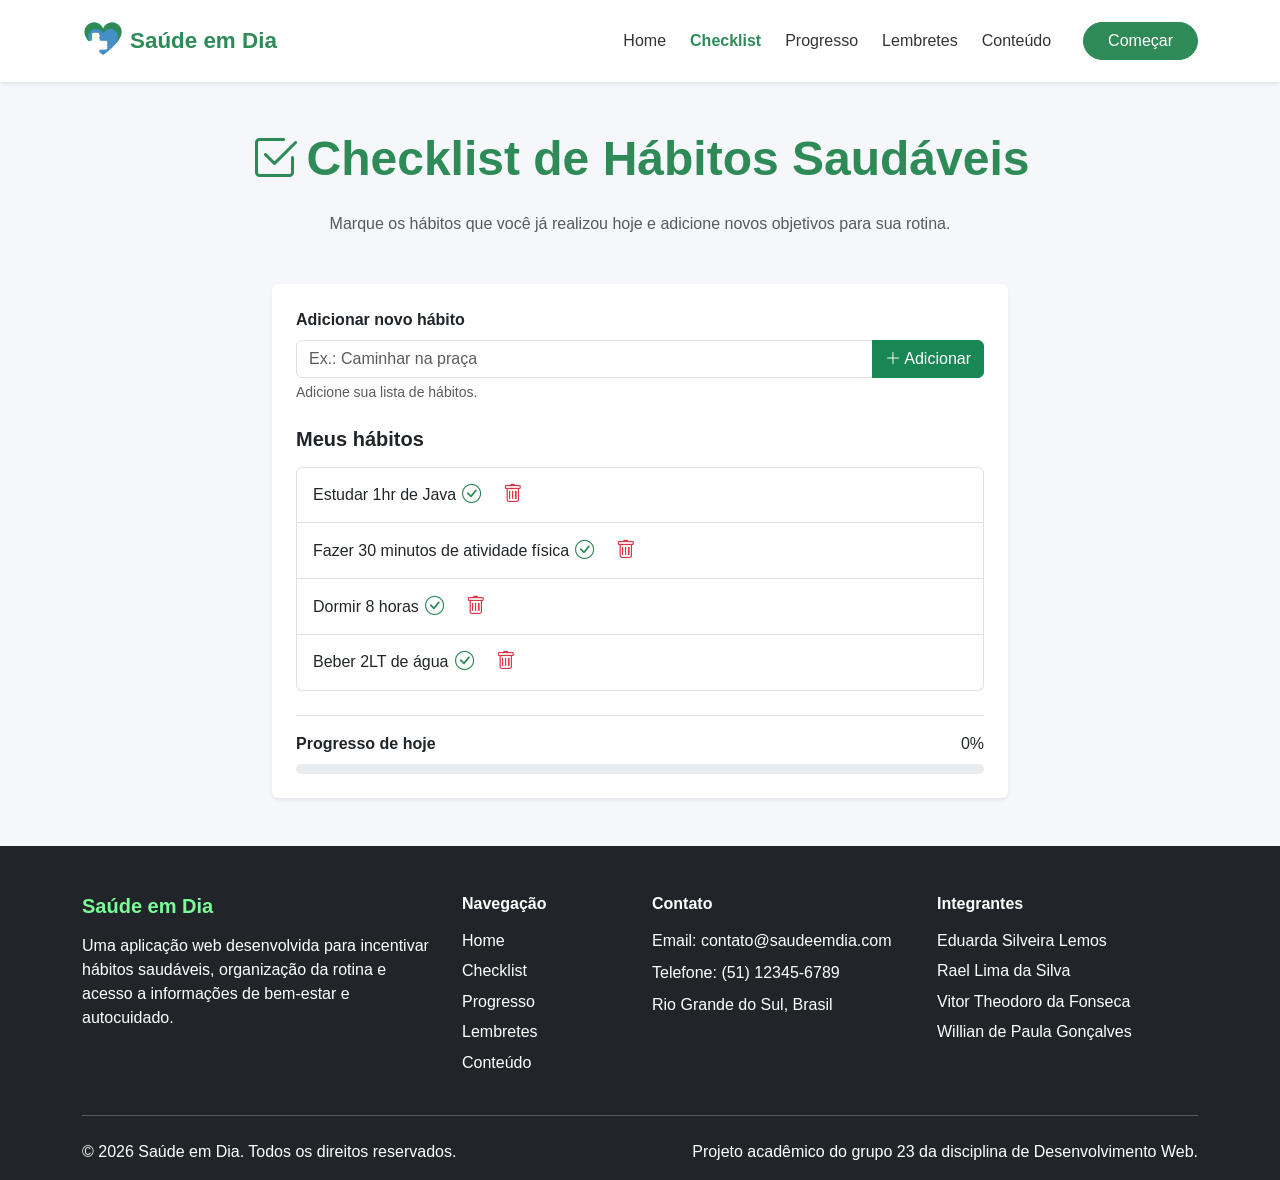
==== checklist.html @ 459d364d "Adicionando a page de checklist" ====
<!DOCTYPE html>
<html lang="pt-br">
<head>
  <meta charset="UTF-8">
  <meta name="viewport" content="width=device-width, initial-scale=1.0">
  <title>Saúde em Dia - Checklist de Hábitos</title>
  <link href="https://cdn.jsdelivr.net/npm/bootstrap@5.3.0/dist/css/bootstrap.min.css" rel="stylesheet">
  <link rel="stylesheet" href="https://cdn.jsdelivr.net/npm/bootstrap-icons@1.11.3/font/bootstrap-icons.min.css">
  <link rel="stylesheet" href="css/style.css">
  <link rel="stylesheet" href="css/checklist.css">
</head>
<body>

  <nav class="navbar navbar-expand-lg bg-white shadow-sm py-3">
    <div class="container">
      <a class="navbar-brand d-flex align-items-center fw-bold" href="index.html" style="color: #2E8B57;">
        <img src="assets/saude-em-dia-logo.png" alt="Logo Saúde em Dia" width="40" height="40" class="me-2">
        Saúde em Dia
      </a>
      <button class="navbar-toggler" type="button" data-bs-toggle="collapse" data-bs-target="#navbarNav"
        aria-controls="navbarNav" aria-expanded="false" aria-label="Alternar navegação">
        <span class="navbar-toggler-icon"></span>
      </button>
      <div class="collapse navbar-collapse" id="navbarNav">
        <ul class="navbar-nav ms-auto align-items-lg-center gap-lg-2">
          <li class="nav-item">
            <a class="nav-link" href="index.html">Home</a>
          </li>
          <li class="nav-item">
            <a class="nav-link active fw-semibold" href="checklist.html">Checklist</a>
          </li>
          <li class="nav-item">
            <a class="nav-link" href="progresso.html">Progresso</a>
          </li>
          <li class="nav-item">
            <a class="nav-link" href="lembretes.html">Lembretes</a>
          </li>
          <li class="nav-item">
            <a class="nav-link" href="conteudo.html">Conteúdo</a>
          </li>
          <li class="nav-item mt-3 mt-lg-0 ms-lg-3">
            <a class="btn btn-success rounded-pill px-4" href="checklist.html">Começar</a>
          </li>
        </ul>
      </div>
    </div>
  </nav>
  <main class="container my-5">
    <div class="row">
      <div class="col-12">
        <h1 class="display-5 fw-bold text-center mb-4" style="color: #2E8B57;">
          <i class="bi bi-check2-square me-2"></i>Checklist de Hábitos Saudáveis
        </h1>
        <p class="text-center text-muted mb-5">
          Marque os hábitos que você já realizou hoje e adicione novos objetivos para sua rotina.
        </p>
      </div>
    </div>

    <div class="row justify-content-center">
      <div class="col-lg-8">
        <div class="card shadow-sm border-0">
          <div class="card-body p-4">
            <div class="mb-4">
              <label for="newHabitInput" class="form-label fw-semibold">Adicionar novo hábito</label>
              <div class="input-group">
                <input type="text" class="form-control" id="newHabitInput" placeholder="Ex.: Caminhar na praça">
                <button class="btn btn-success" type="button" id="addHabitBtn">
                  <i class="bi bi-plus-lg"></i> Adicionar
                </button>
              </div>
              <div class="form-text">Adicione sua lista de hábitos.</div>
            </div>
            <div>
              <h5 class="fw-semibold mb-3">Meus hábitos</h5>
              <ul class="list-group" id="habitsList">
                <li class="list-group-item text-muted text-center">Carregando hábitos...</li>
              </ul>
            </div>
            <div class="mt-4 pt-3 border-top">
              <div class="d-flex justify-content-between mb-2">
                <span class="fw-semibold">Progresso de hoje</span>
                <span id="progressPercent">0%</span>
              </div>
              <div class="progress" style="height: 10px;">
                <div id="progressBar" class="progress-bar bg-success" style="width: 0%;"></div>
              </div>
            </div>
          </div>
        </div>
      </div>
    </div>
  </main>

  <footer class="bg-dark text-white pt-5 pb-3 mt-5">
    <div class="container">
      <div class="row g-4">
        <div class="col-12 col-md-6 col-lg-4">
          <h5 class="fw-bold mb-3" style="color: #7CFC98;">Saúde em Dia</h5>
          <p class="mb-0">
            Uma aplicação web desenvolvida para incentivar hábitos saudáveis, organização da rotina
            e acesso a informações de bem-estar e autocuidado.
          </p>
        </div>
        <div class="col-6 col-md-3 col-lg-2">
          <h6 class="fw-bold mb-3">Navegação</h6>
          <ul class="list-unstyled">
            <li><a href="index.html" class="text-white text-decoration-none">Home</a></li>
            <li><a href="checklist.html" class="text-white text-decoration-none">Checklist</a></li>
            <li><a href="progresso.html" class="text-white text-decoration-none">Progresso</a></li>
            <li><a href="lembretes.html" class="text-white text-decoration-none">Lembretes</a></li>
            <li><a href="conteudo.html" class="text-white text-decoration-none">Conteúdo</a></li>
          </ul>
        </div>
        <div class="col-6 col-md-3 col-lg-3">
          <h6 class="fw-bold mb-3">Contato</h6>
          <ul class="list-unstyled mb-0">
            <li class="mb-2">Email: contato@saudeemdia.com</li>
            <li class="mb-2">Telefone: (51) 12345-6789</li>
            <li>Rio Grande do Sul, Brasil</li>
          </ul>
        </div>
        <div class="col-12 col-md-6 col-lg-3">
          <h6 class="fw-bold mb-3">Integrantes</h6>
          <ul class="list-unstyled mb-0">
            <li>Eduarda Silveira Lemos</li>
            <li>Rael Lima da Silva</li>
            <li>Vitor Theodoro da Fonseca</li>
            <li>Willian de Paula Gonçalves</li>
          </ul>
        </div>
      </div>
      <hr class="border-light my-4">
      <div class="d-flex flex-column flex-md-row justify-content-between align-items-center text-center text-md-start">
        <p class="mb-2 mb-md-0">&copy; 2026 Saúde em Dia. Todos os direitos reservados.</p>
        <p class="mb-0">Projeto acadêmico do grupo 23 da disciplina de Desenvolvimento Web.</p>
      </div>
    </div>
  </footer>
  <script src="https://cdn.jsdelivr.net/npm/bootstrap@5.3.0/dist/js/bootstrap.bundle.min.js"></script>
  <script src="js/checklist.js"></script>
</body>
</html>
---- css/style.css ----
body {
  background-color: #F5F7FA;
  color: #1F2937;
  font-family: Arial, sans-serif;
}

.navbar-brand {
  font-size: 1.4rem;
}

.navbar .nav-link {
  color: #333;
  font-weight: 500;
  transition: 0.3s ease;
}

.navbar .nav-link:hover {
  color: #2E8B57;
}

.navbar .nav-link.active {
  color: #2E8B57 !important;
}

.navbar .btn-success {
  background-color: #2E8B57;
  border-color: #2E8B57;
  transition: 0.3s ease;
}

.navbar .btn-success:hover {
  background-color: #256f46;
  border-color: #256f46;
}

.carousel-item {
  position: relative;
}

.carousel-item::before {
  content: "";
  position: absolute;
  inset: 0;
  background: rgba(0, 0, 0, 0.4);
  z-index: 1;
}

.carousel-item img {
  width: 100%;
  height: 70vh;
  max-height: 700px;
  object-fit: cover;
}

.carousel-caption {
  z-index: 2;
}

footer {
  background-color: #1F2937;
  color: #F5F7FA;
  padding: 20px 0;
}

footer a {
  transition: 0.3s ease;
}

footer a:hover {
  color: #7CFC98 !important;
}

footer ul li {
  margin-bottom: 0.4rem;
}
---- css/checklist.css ----
#habitsList .list-group-item {
    display: flex;
    justify-content: space-between;
    align-items: center;
    padding: 0.75rem 1rem;
    transition: background-color 0.2s ease;
  }
  
  #habitsList .list-group-item:hover {
    background-color: #f8f9fa;
  }
  
  .habit-checked {
    text-decoration: line-through;
    color: #6c757d;
    opacity: 0.8;
  }
  
  .habit-actions {
    display: flex;
    gap: 10px;
  }
  
  .habit-actions button {
    background: none;
    border: none;
    font-size: 1.2rem;
    cursor: pointer;
    transition: transform 0.1s ease;
  }
  
  .habit-actions button:hover {
    transform: scale(1.1);
  }
  
  .habit-actions .check-btn {
    color: #2E8B57;
  }
  
  .habit-actions .check-btn:hover {
    color: #1e6b42;
  }
  
  .habit-actions .delete-btn {
    color: #dc3545;
  }
  
  .habit-actions .delete-btn:hover {
    color: #b02a37;
  }
  
  /* Animação ao adicionar item */
  @keyframes fadeIn {
    from {
      opacity: 0;
      transform: translateY(-10px);
    }
    to {
      opacity: 1;
      transform: translateY(0);
    }
  }

  .toast-custom {
  position: fixed;
  bottom: 20px;
  right: 20px;
  background: #2E8B57;
  color: white;
  padding: 12px 20px;
  border-radius: 8px;
  opacity: 0;
  transition: 0.3s;
  z-index: 9999;
}

.toast-custom.show {
  opacity: 1;
}
  
  #habitsList .list-group-item {
    animation: fadeIn 0.3s ease;
  }
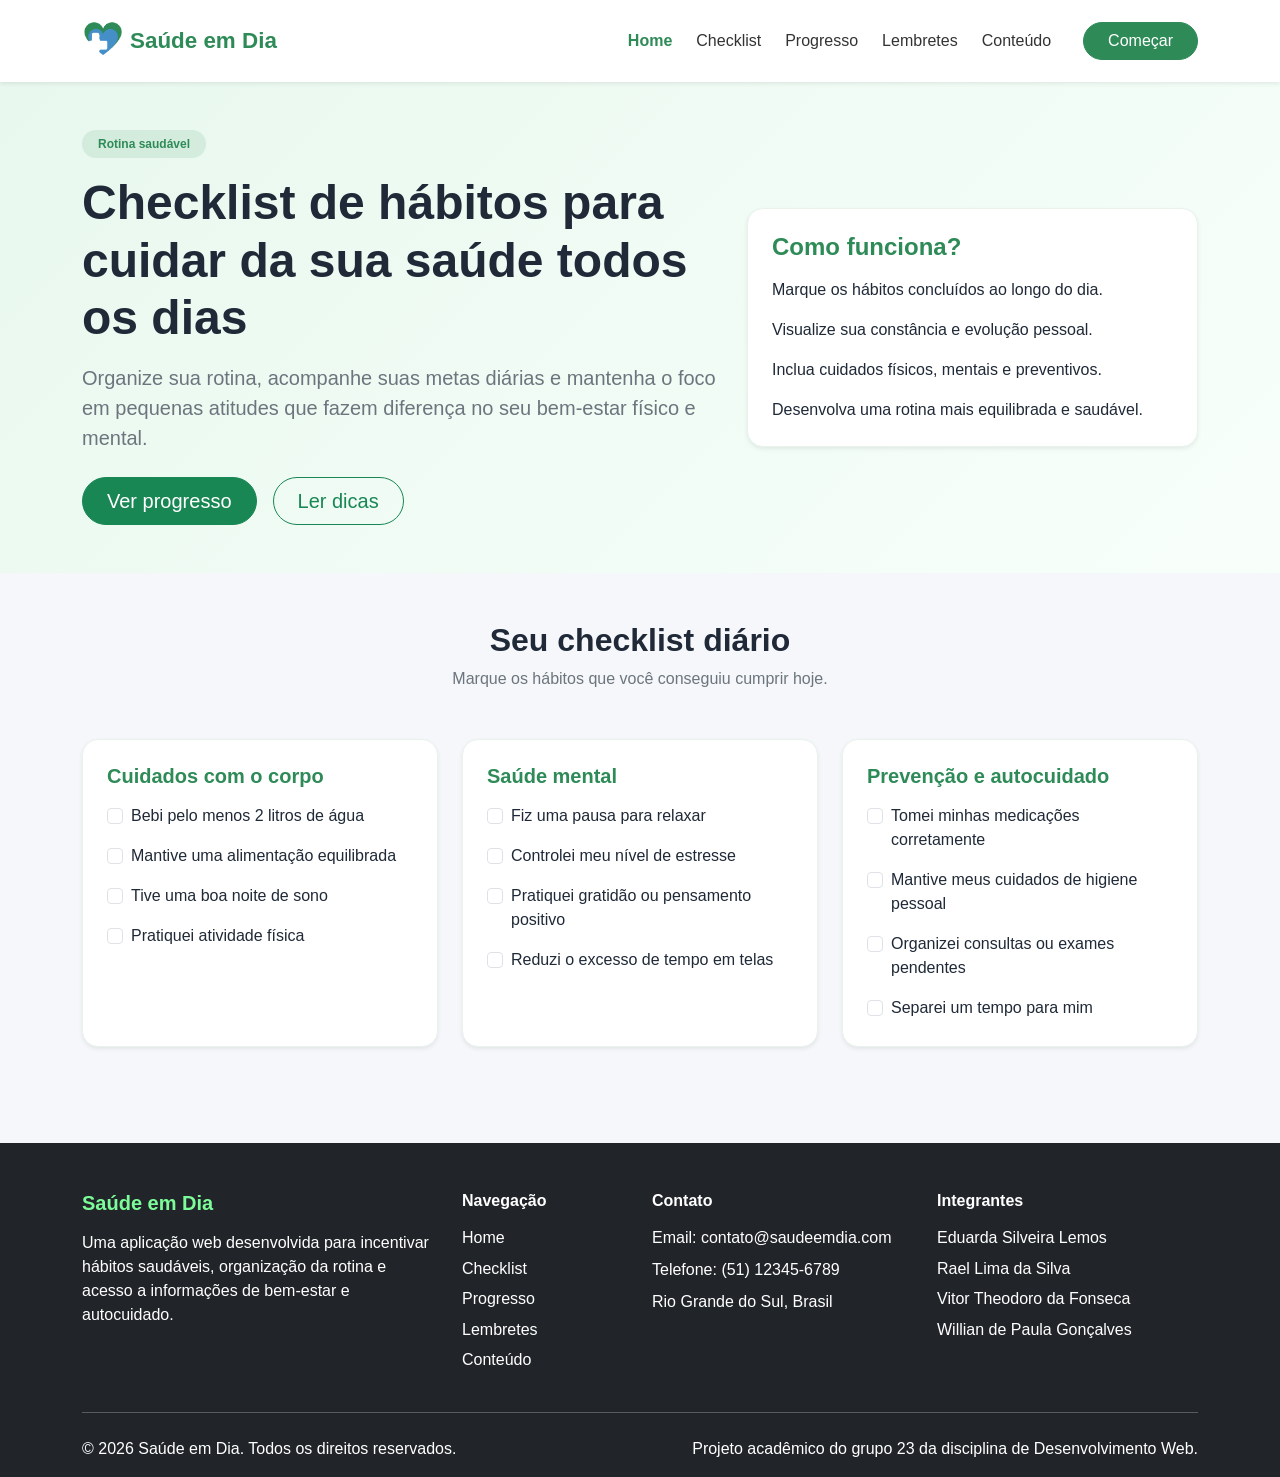
==== commit ba0b49df: "adiciona checklist" ====
--- a/checklist.html
+++ b/checklist.html
@@ -1,97 +1,158 @@
 <!DOCTYPE html>
-<html lang="pt-br">
+<html lang="pt-BR">
 <head>
-  <meta charset="UTF-8">
-  <meta name="viewport" content="width=device-width, initial-scale=1.0">
-  <title>Saúde em Dia - Checklist de Hábitos</title>
-  <link href="https://cdn.jsdelivr.net/npm/bootstrap@5.3.0/dist/css/bootstrap.min.css" rel="stylesheet">
-  <link rel="stylesheet" href="https://cdn.jsdelivr.net/npm/bootstrap-icons@1.11.3/font/bootstrap-icons.min.css">
-  <link rel="stylesheet" href="css/style.css">
-  <link rel="stylesheet" href="css/checklist.css">
+  <meta charset="UTF-8" />
+  <meta name="viewport" content="width=device-width, initial-scale=1.0" />
+  <title>Checklist de Hábitos | Saúde em Dia</title>
+  <link href="https://cdn.jsdelivr.net/npm/bootstrap@5.3.3/dist/css/bootstrap.min.css" rel="stylesheet">
+  <link rel="stylesheet" href="./css/style.css">
+  <link rel="stylesheet" href="./css/checklist.css">
 </head>
 <body>
-
-  <nav class="navbar navbar-expand-lg bg-white shadow-sm py-3">
-    <div class="container">
-      <a class="navbar-brand d-flex align-items-center fw-bold" href="index.html" style="color: #2E8B57;">
-        <img src="assets/saude-em-dia-logo.png" alt="Logo Saúde em Dia" width="40" height="40" class="me-2">
-        Saúde em Dia
-      </a>
-      <button class="navbar-toggler" type="button" data-bs-toggle="collapse" data-bs-target="#navbarNav"
-        aria-controls="navbarNav" aria-expanded="false" aria-label="Alternar navegação">
-        <span class="navbar-toggler-icon"></span>
-      </button>
-      <div class="collapse navbar-collapse" id="navbarNav">
-        <ul class="navbar-nav ms-auto align-items-lg-center gap-lg-2">
-          <li class="nav-item">
-            <a class="nav-link" href="index.html">Home</a>
-          </li>
-          <li class="nav-item">
-            <a class="nav-link active fw-semibold" href="checklist.html">Checklist</a>
-          </li>
-          <li class="nav-item">
-            <a class="nav-link" href="progresso.html">Progresso</a>
-          </li>
-          <li class="nav-item">
-            <a class="nav-link" href="lembretes.html">Lembretes</a>
-          </li>
-          <li class="nav-item">
-            <a class="nav-link" href="conteudo.html">Conteúdo</a>
-          </li>
-          <li class="nav-item mt-3 mt-lg-0 ms-lg-3">
-            <a class="btn btn-success rounded-pill px-4" href="checklist.html">Começar</a>
-          </li>
-        </ul>
-      </div>
-    </div>
-  </nav>
-  <main class="container my-5">
-    <div class="row">
-      <div class="col-12">
-        <h1 class="display-5 fw-bold text-center mb-4" style="color: #2E8B57;">
-          <i class="bi bi-check2-square me-2"></i>Checklist de Hábitos Saudáveis
-        </h1>
-        <p class="text-center text-muted mb-5">
-          Marque os hábitos que você já realizou hoje e adicione novos objetivos para sua rotina.
-        </p>
-      </div>
-    </div>
-
-    <div class="row justify-content-center">
-      <div class="col-lg-8">
-        <div class="card shadow-sm border-0">
-          <div class="card-body p-4">
-            <div class="mb-4">
-              <label for="newHabitInput" class="form-label fw-semibold">Adicionar novo hábito</label>
-              <div class="input-group">
-                <input type="text" class="form-control" id="newHabitInput" placeholder="Ex.: Caminhar na praça">
-                <button class="btn btn-success" type="button" id="addHabitBtn">
-                  <i class="bi bi-plus-lg"></i> Adicionar
-                </button>
-              </div>
-              <div class="form-text">Adicione sua lista de hábitos.</div>
-            </div>
-            <div>
-              <h5 class="fw-semibold mb-3">Meus hábitos</h5>
-              <ul class="list-group" id="habitsList">
-                <li class="list-group-item text-muted text-center">Carregando hábitos...</li>
+  <header>
+    <nav class="navbar navbar-expand-lg bg-white shadow-sm py-3">
+      <div class="container">
+        <a class="navbar-brand d-flex align-items-center fw-bold" href="#" style="color: #2E8B57;">
+          <img src="./assets/saude-em-dia-logo.png" alt="Logo Saúde em Dia" width="40" height="40" class="me-2">
+          Saúde em Dia
+        </a>
+        <button class="navbar-toggler" type="button" data-bs-toggle="collapse" data-bs-target="#navbarNav"
+          aria-controls="navbarNav" aria-expanded="false" aria-label="Alternar navegação">
+          <span class="navbar-toggler-icon"></span>
+        </button>
+        <div class="collapse navbar-collapse" id="navbarNav">
+          <ul class="navbar-nav ms-auto align-items-lg-center gap-lg-2">
+            <li class="nav-item">
+              <a class="nav-link active fw-semibold" href="./index.html">Home</a>
+            </li>
+            <li class="nav-item">
+              <a class="nav-link" href="./checklist.html">Checklist</a>
+            </li>
+            <li class="nav-item">
+              <a class="nav-link" href="./progresso.html">Progresso</a>
+            </li>
+            <li class="nav-item">
+              <a class="nav-link" href="./lembretes.html">Lembretes</a>
+            </li>
+            <li class="nav-item">
+              <a class="nav-link" href="./conteudos.html">Conteúdo</a>
+            </li>
+            <li class="nav-item mt-3 mt-lg-0 ms-lg-3">
+              <a class="btn btn-success rounded-pill px-4" href="./checklist.html">Começar</a>
+            </li>
+          </ul>
+        </div>
+      </div>
+    </nav>
+  </header>
+  <main>
+    <section class="hero-checklist py-5">
+      <div class="container">
+        <div class="row align-items-center g-4">
+          <div class="col-lg-7">
+            <span class="badge rounded-pill px-3 py-2 mb-3">Rotina saudável</span>
+            <h1 class="display-5 fw-bold mb-3">Checklist de hábitos para cuidar da sua saúde todos os dias</h1>
+            <p class="lead text-secondary mb-4">
+              Organize sua rotina, acompanhe suas metas diárias e mantenha o foco em pequenas atitudes
+              que fazem diferença no seu bem-estar físico e mental.
+            </p>
+            <div class="d-flex flex-wrap gap-3">
+              <a href="./progresso.html" class="btn btn-success btn-lg rounded-pill px-4">Ver progresso</a>
+              <a href="./conteudos.html" class="btn btn-outline-success btn-lg rounded-pill px-4">Ler dicas</a>
+            </div>
+          </div>
+          <div class="col-lg-5">
+            <div class="info-card shadow-sm p-4 rounded-4 bg-white">
+              <h2 class="h4 fw-bold mb-3">Como funciona?</h2>
+              <ul class="list-unstyled mb-0">
+                <li class="mb-3"> Marque os hábitos concluídos ao longo do dia.</li>
+                <li class="mb-3"> Visualize sua constância e evolução pessoal.</li>
+                <li class="mb-3"> Inclua cuidados físicos, mentais e preventivos.</li>
+                <li> Desenvolva uma rotina mais equilibrada e saudável.</li>
               </ul>
             </div>
-            <div class="mt-4 pt-3 border-top">
-              <div class="d-flex justify-content-between mb-2">
-                <span class="fw-semibold">Progresso de hoje</span>
-                <span id="progressPercent">0%</span>
-              </div>
-              <div class="progress" style="height: 10px;">
-                <div id="progressBar" class="progress-bar bg-success" style="width: 0%;"></div>
-              </div>
-            </div>
-          </div>
-        </div>
-      </div>
-    </div>
+          </div>
+        </div>
+      </div>
+    </section>
+
+    <section id="habitos" class="py-5">
+      <div class="container">
+        <div class="text-center mb-5">
+          <h2 class="fw-bold">Seu checklist diário</h2>
+          <p class="text-secondary mb-0">Marque os hábitos que você conseguiu cumprir hoje.</p>
+        </div>
+
+        <div class="row g-4">
+          <div class="col-md-6 col-lg-4">
+            <div class="habit-card h-100 p-4 rounded-4 shadow-sm bg-white">
+              <h3 class="h5 fw-bold mb-3">Cuidados com o corpo</h3>
+              <div class="form-check mb-3">
+                <input class="form-check-input habit-checkbox" type="checkbox" id="agua">
+                <label class="form-check-label" for="agua">Bebi pelo menos 2 litros de água</label>
+              </div>
+              <div class="form-check mb-3">
+                <input class="form-check-input habit-checkbox" type="checkbox" id="alimentacao">
+                <label class="form-check-label" for="alimentacao">Mantive uma alimentação equilibrada</label>
+              </div>
+              <div class="form-check mb-3">
+                <input class="form-check-input habit-checkbox" type="checkbox" id="sono">
+                <label class="form-check-label" for="sono">Tive uma boa noite de sono</label>
+              </div>
+              <div class="form-check">
+                <input class="form-check-input habit-checkbox" type="checkbox" id="atividade-fisica">
+                <label class="form-check-label" for="atividade-fisica">Pratiquei atividade física</label>
+              </div>
+            </div>
+          </div>
+
+          <div class="col-md-6 col-lg-4">
+            <div class="habit-card h-100 p-4 rounded-4 shadow-sm bg-white">
+              <h3 class="h5 fw-bold mb-3">Saúde mental</h3>
+              <div class="form-check mb-3">
+                <input class="form-check-input habit-checkbox" type="checkbox" id="pausa">
+                <label class="form-check-label" for="pausa">Fiz uma pausa para relaxar</label>
+              </div>
+              <div class="form-check mb-3">
+                <input class="form-check-input habit-checkbox" type="checkbox" id="estresse">
+                <label class="form-check-label" for="estresse">Controlei meu nível de estresse</label>
+              </div>
+              <div class="form-check mb-3">
+                <input class="form-check-input habit-checkbox" type="checkbox" id="gratidao">
+                <label class="form-check-label" for="gratidao">Pratiquei gratidão ou pensamento positivo</label>
+              </div>
+              <div class="form-check">
+                <input class="form-check-input habit-checkbox" type="checkbox" id="tempo-tela">
+                <label class="form-check-label" for="tempo-tela">Reduzi o excesso de tempo em telas</label>
+              </div>
+            </div>
+          </div>
+
+          <div class="col-md-6 col-lg-4 mx-md-auto">
+            <div class="habit-card h-100 p-4 rounded-4 shadow-sm bg-white">
+              <h3 class="h5 fw-bold mb-3">Prevenção e autocuidado</h3>
+              <div class="form-check mb-3">
+                <input class="form-check-input habit-checkbox" type="checkbox" id="medicacao">
+                <label class="form-check-label" for="medicacao">Tomei minhas medicações corretamente</label>
+              </div>
+              <div class="form-check mb-3">
+                <input class="form-check-input habit-checkbox" type="checkbox" id="higiene">
+                <label class="form-check-label" for="higiene">Mantive meus cuidados de higiene pessoal</label>
+              </div>
+              <div class="form-check mb-3">
+                <input class="form-check-input habit-checkbox" type="checkbox" id="consulta">
+                <label class="form-check-label" for="consulta">Organizei consultas ou exames pendentes</label>
+              </div>
+              <div class="form-check">
+                <input class="form-check-input habit-checkbox" type="checkbox" id="tempo-pessoal">
+                <label class="form-check-label" for="tempo-pessoal">Separei um tempo para mim</label>
+              </div>
+            </div>
+          </div>
+        </div>
+      </div>
+    </section>
   </main>
-
   <footer class="bg-dark text-white pt-5 pb-3 mt-5">
     <div class="container">
       <div class="row g-4">
@@ -105,11 +166,11 @@
         <div class="col-6 col-md-3 col-lg-2">
           <h6 class="fw-bold mb-3">Navegação</h6>
           <ul class="list-unstyled">
-            <li><a href="index.html" class="text-white text-decoration-none">Home</a></li>
-            <li><a href="checklist.html" class="text-white text-decoration-none">Checklist</a></li>
-            <li><a href="progresso.html" class="text-white text-decoration-none">Progresso</a></li>
-            <li><a href="lembretes.html" class="text-white text-decoration-none">Lembretes</a></li>
-            <li><a href="conteudo.html" class="text-white text-decoration-none">Conteúdo</a></li>
+            <li><a href="./index.html" class="text-white text-decoration-none">Home</a></li>
+            <li><a href="./checklist.html" class="text-white text-decoration-none">Checklist</a></li>
+            <li><a href="./progresso.html" class="text-white text-decoration-none">Progresso</a></li>
+            <li><a href="./lembretes.html" class="text-white text-decoration-none">Lembretes</a></li>
+            <li><a href="./conteudos.html" class="text-white text-decoration-none">Conteúdo</a></li>
           </ul>
         </div>
         <div class="col-6 col-md-3 col-lg-3">
@@ -137,7 +198,5 @@
       </div>
     </div>
   </footer>
-  <script src="https://cdn.jsdelivr.net/npm/bootstrap@5.3.0/dist/js/bootstrap.bundle.min.js"></script>
-  <script src="js/checklist.js"></script>
 </body>
 </html>
--- a/css/checklist.css
+++ b/css/checklist.css
@@ -1,83 +1,116 @@
-#habitsList .list-group-item {
-    display: flex;
-    justify-content: space-between;
-    align-items: center;
-    padding: 0.75rem 1rem;
-    transition: background-color 0.2s ease;
-  }
-  
-  #habitsList .list-group-item:hover {
-    background-color: #f8f9fa;
-  }
-  
-  .habit-checked {
-    text-decoration: line-through;
-    color: #6c757d;
-    opacity: 0.8;
-  }
-  
-  .habit-actions {
-    display: flex;
-    gap: 10px;
-  }
-  
-  .habit-actions button {
-    background: none;
-    border: none;
-    font-size: 1.2rem;
-    cursor: pointer;
-    transition: transform 0.1s ease;
-  }
-  
-  .habit-actions button:hover {
-    transform: scale(1.1);
-  }
-  
-  .habit-actions .check-btn {
-    color: #2E8B57;
-  }
-  
-  .habit-actions .check-btn:hover {
-    color: #1e6b42;
-  }
-  
-  .habit-actions .delete-btn {
-    color: #dc3545;
-  }
-  
-  .habit-actions .delete-btn:hover {
-    color: #b02a37;
-  }
-  
-  /* Animação ao adicionar item */
-  @keyframes fadeIn {
-    from {
-      opacity: 0;
-      transform: translateY(-10px);
-    }
-    to {
-      opacity: 1;
-      transform: translateY(0);
-    }
-  }
-
-  .toast-custom {
-  position: fixed;
-  bottom: 20px;
-  right: 20px;
-  background: #2E8B57;
-  color: white;
-  padding: 12px 20px;
-  border-radius: 8px;
-  opacity: 0;
-  transition: 0.3s;
-  z-index: 9999;
+body {
+  background-color: #F5F7FA;
+  color: #1F2937;
+  font-family: Arial, sans-serif;
 }
 
-.toast-custom.show {
-  opacity: 1;
+.navbar-brand {
+  font-size: 1.4rem;
 }
-  
-  #habitsList .list-group-item {
-    animation: fadeIn 0.3s ease;
-  }+
+.navbar .nav-link {
+  color: #333;
+  font-weight: 500;
+  transition: 0.3s ease;
+}
+
+.navbar .nav-link:hover {
+  color: #2E8B57;
+}
+
+.navbar .nav-link.active {
+  color: #2E8B57 !important;
+}
+
+.navbar .btn-success {
+  background-color: #2E8B57;
+  border-color: #2E8B57;
+  transition: 0.3s ease;
+}
+
+.navbar .btn-success:hover {
+  background-color: #256f46;
+  border-color: #256f46;
+}
+
+.hero-checklist {
+  background: linear-gradient(135deg, #e8f8ee 0%, #f8fffb 100%);
+}
+
+.hero-checklist .badge {
+  background-color: rgba(46, 139, 87, 0.12);
+  color: #2E8B57;
+  font-weight: 600;
+}
+
+.info-card,
+.habit-card,
+.tip-card,
+.progress-section {
+  border: 1px solid #e9f3ec;
+}
+
+.habit-card h3,
+.tip-card h3,
+.progress-section h3,
+.info-card h2 {
+  color: #2E8B57;
+}
+
+.form-check-input:checked {
+  background-color: #2E8B57;
+  border-color: #2E8B57;
+}
+
+.form-check-label {
+  cursor: pointer;
+}
+
+.progress {
+  height: 28px;
+  max-width: 650px;
+  border-radius: 999px;
+  background-color: #dff3e5;
+}
+
+.progress-bar {
+  background-color: #2E8B57;
+  font-weight: 600;
+}
+
+.tip-card,
+.habit-card,
+.info-card {
+  transition: transform 0.3s ease, box-shadow 0.3s ease;
+}
+
+.tip-card:hover,
+.habit-card:hover,
+.info-card:hover {
+  transform: translateY(-4px);
+  box-shadow: 0 1rem 2rem rgba(0, 0, 0, 0.08) !important;
+}
+
+@media (max-width: 768px) {
+  .hero-checklist h1 {
+    font-size: 2rem;
+  }
+}
+
+footer {
+  background-color: #1F2937;
+  color: #F5F7FA;
+  padding: 20px 0;
+}
+
+footer a {
+  transition: 0.3s ease;
+}
+
+footer a:hover {
+  color: #7CFC98 !important;
+}
+
+footer ul li {
+  margin-bottom: 0.4rem;
+}
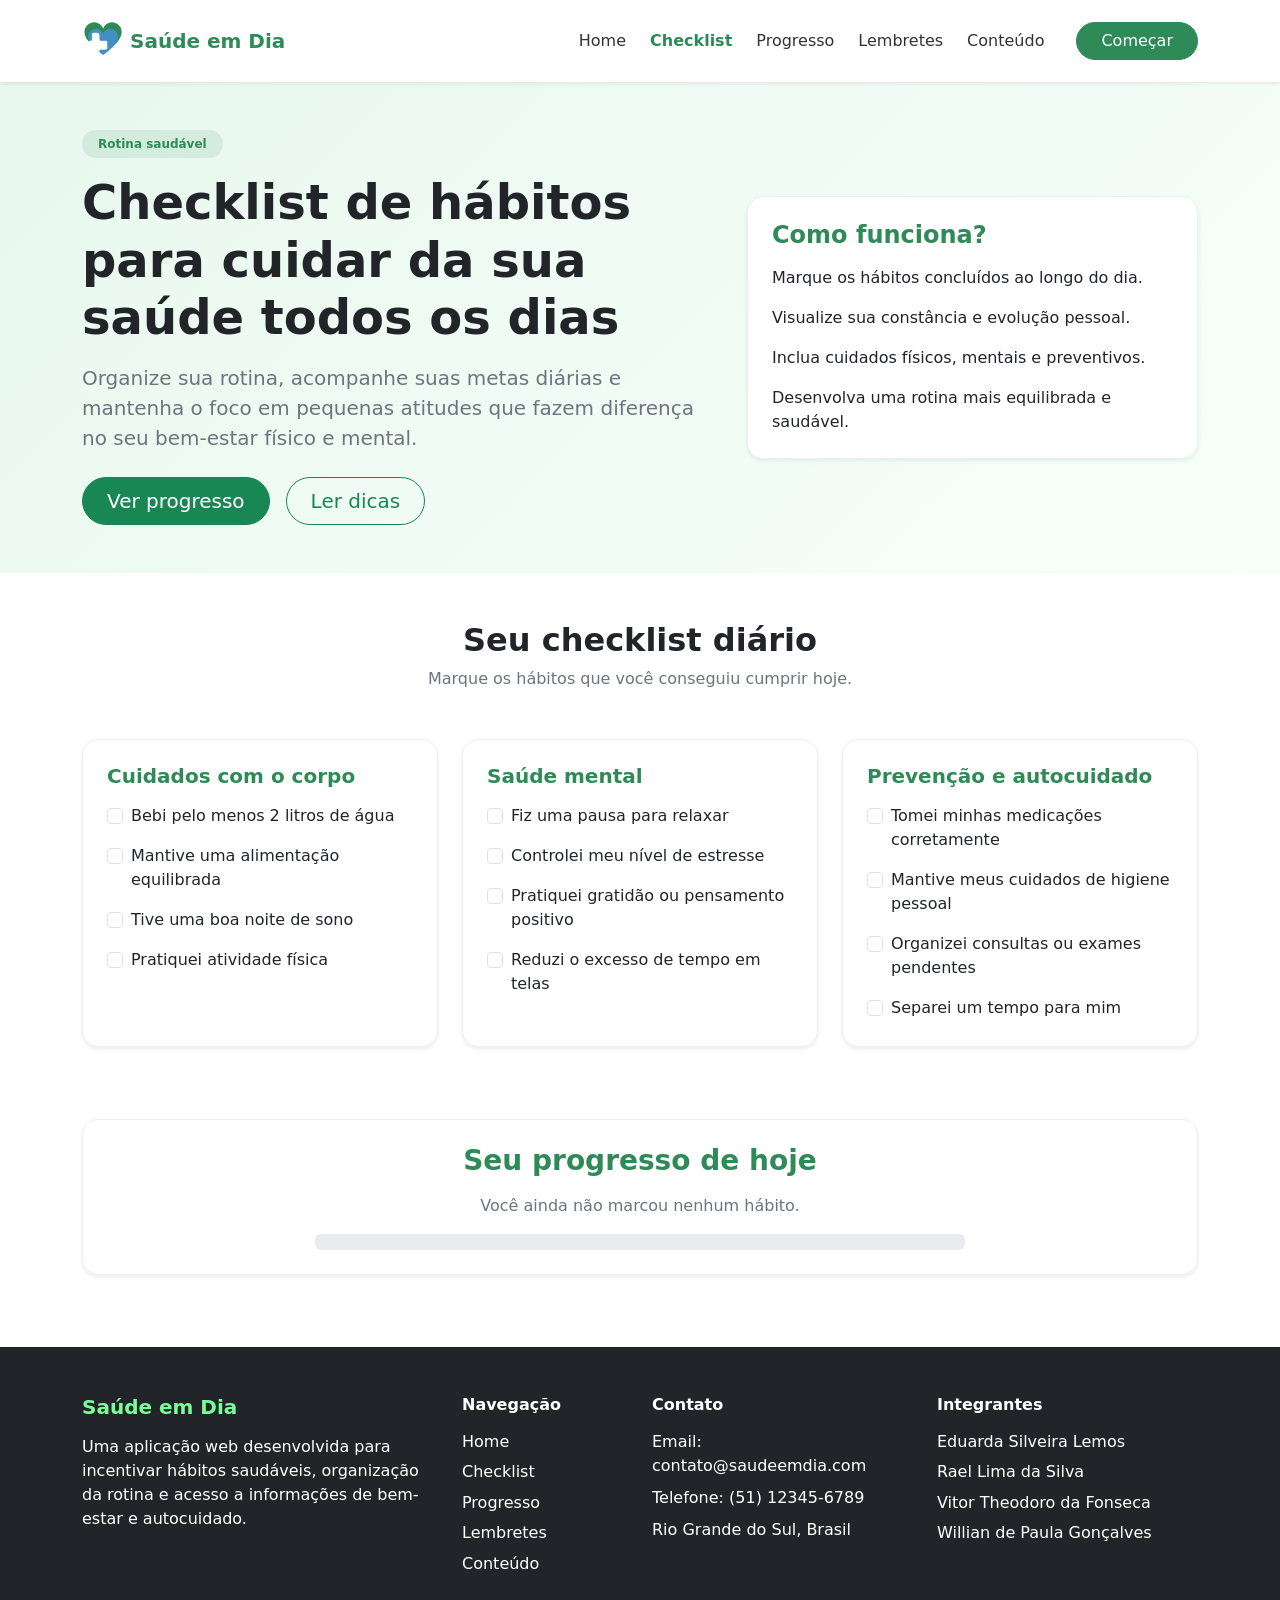
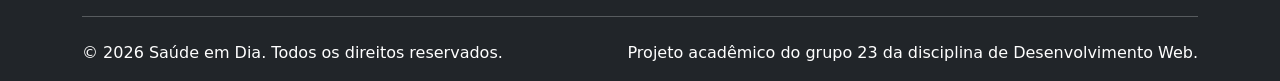
==== commit fb90acbc: "adiciona painel" ====
--- a/checklist.html
+++ b/checklist.html
@@ -1,12 +1,13 @@
 <!DOCTYPE html>
-<html lang="pt-BR">
+<html lang="pt-br">
 <head>
-  <meta charset="UTF-8" />
-  <meta name="viewport" content="width=device-width, initial-scale=1.0" />
-  <title>Checklist de Hábitos | Saúde em Dia</title>
-  <link href="https://cdn.jsdelivr.net/npm/bootstrap@5.3.3/dist/css/bootstrap.min.css" rel="stylesheet">
-  <link rel="stylesheet" href="./css/style.css">
+  <meta charset="UTF-8">
+  <meta name="viewport" content="width=device-width, initial-scale=1.0">
   <link rel="stylesheet" href="./css/checklist.css">
+  <link href="https://cdn.jsdelivr.net/npm/bootstrap@5.3.8/dist/css/bootstrap.min.css" rel="stylesheet" integrity="sha384-sRIl4kxILFvY47J16cr9ZwB07vP4J8+LH7qKQnuqkuIAvNWLzeN8tE5YBujZqJLB" crossorigin="anonymous">
+  <link rel="icon" type="image/x-icon" href="./assets/favicon.ico">
+  <script src="./js/checklist.js" defer></script>
+  <title>Saúde em Dia</title>
 </head>
 <body>
   <header>
@@ -23,10 +24,10 @@
         <div class="collapse navbar-collapse" id="navbarNav">
           <ul class="navbar-nav ms-auto align-items-lg-center gap-lg-2">
             <li class="nav-item">
-              <a class="nav-link active fw-semibold" href="./index.html">Home</a>
-            </li>
-            <li class="nav-item">
-              <a class="nav-link" href="./checklist.html">Checklist</a>
+              <a class="nav-link" href="./index.html">Home</a>
+            </li>
+            <li class="nav-item">
+              <a class="nav-link active fw-semibold" href="./checklist.html">Checklist</a>
             </li>
             <li class="nav-item">
               <a class="nav-link" href="./progresso.html">Progresso</a>
@@ -152,6 +153,30 @@
         </div>
       </div>
     </section>
+    <section class="py-4">
+      <div class="container">
+        <div class="progress-section bg-white shadow-sm rounded-4 p-4 text-center">
+          <h3 class="fw-bold mb-3">Seu progresso de hoje</h3>
+          <p id="progressText" class="text-secondary mb-3">
+            Você ainda não marcou nenhum hábito.
+          </p>
+
+          <div class="progress mx-auto">
+            <div
+              id="progressBar"
+              class="progress-bar"
+              role="progressbar"
+              style="width: 0%;"
+              aria-valuenow="0"
+              aria-valuemin="0"
+              aria-valuemax="100"
+            >
+              0%
+            </div>
+          </div>
+        </div>
+      </div>
+    </section>
   </main>
   <footer class="bg-dark text-white pt-5 pb-3 mt-5">
     <div class="container">
